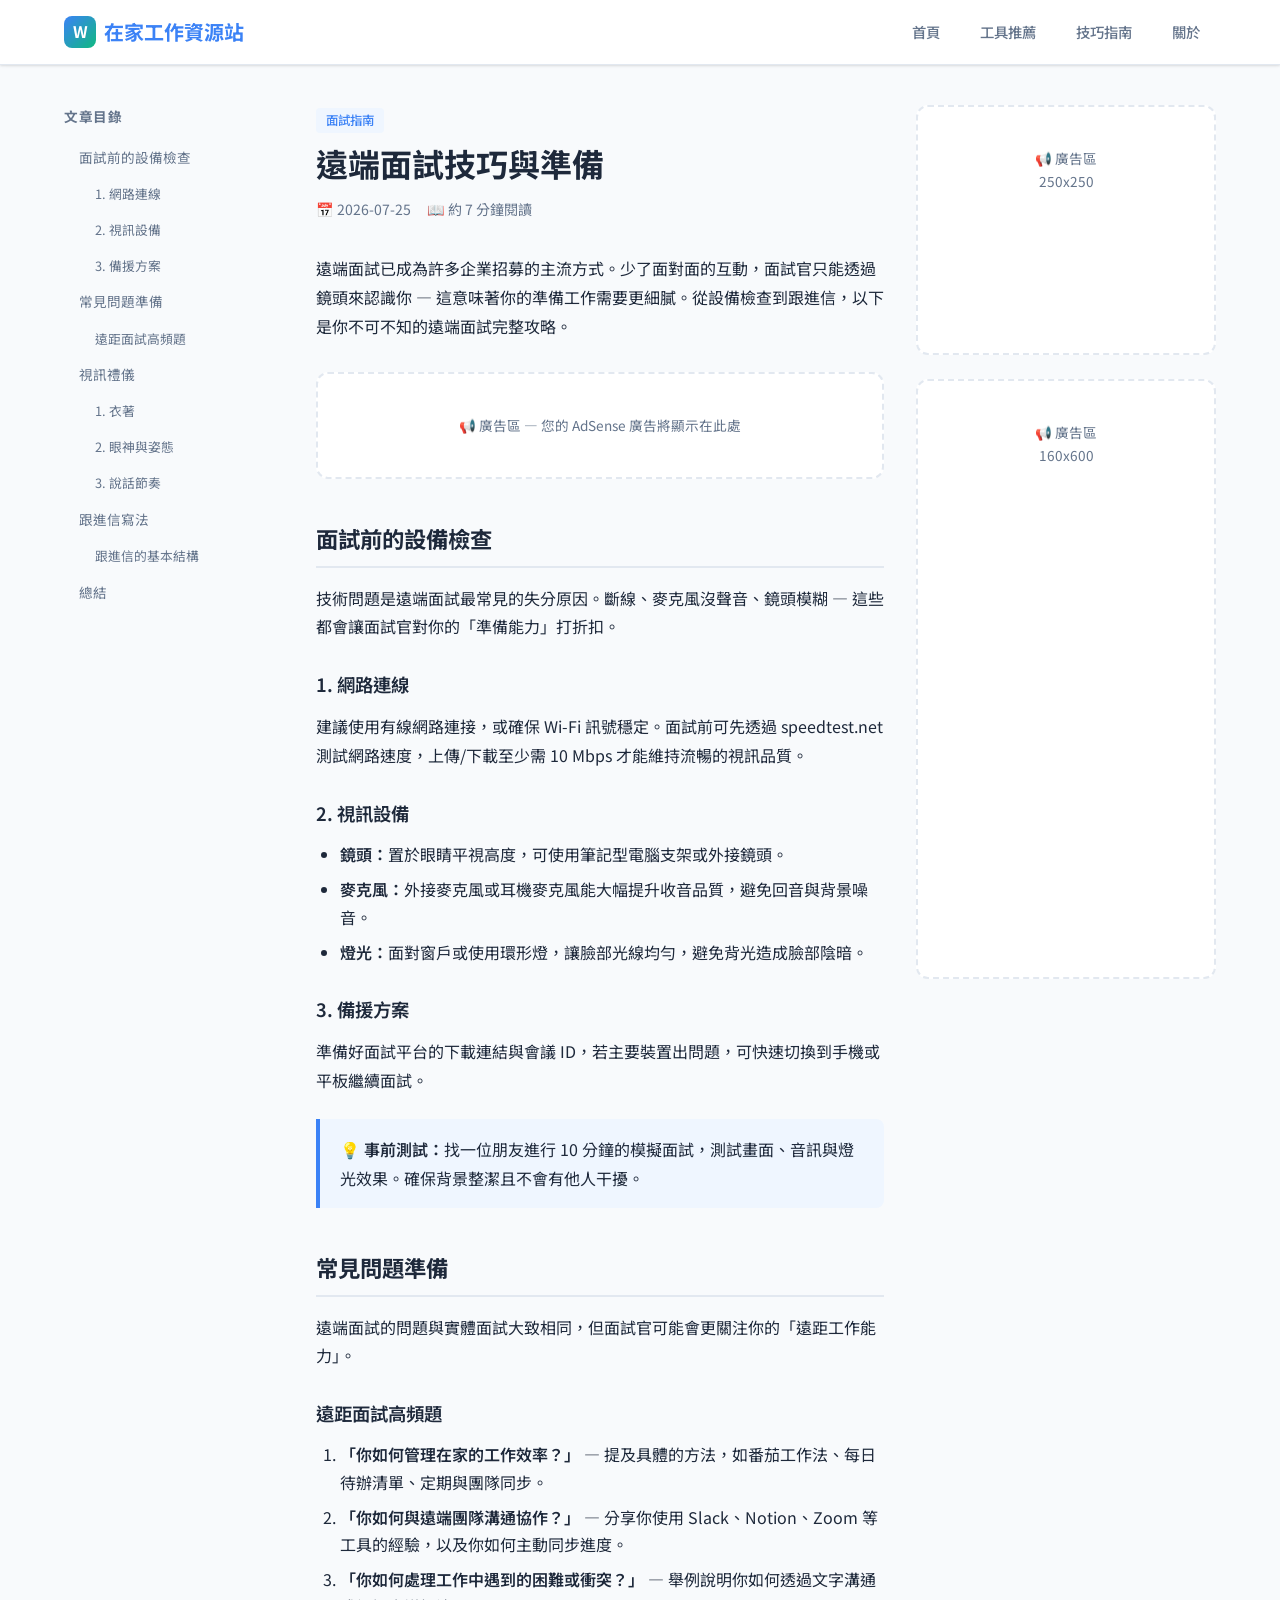
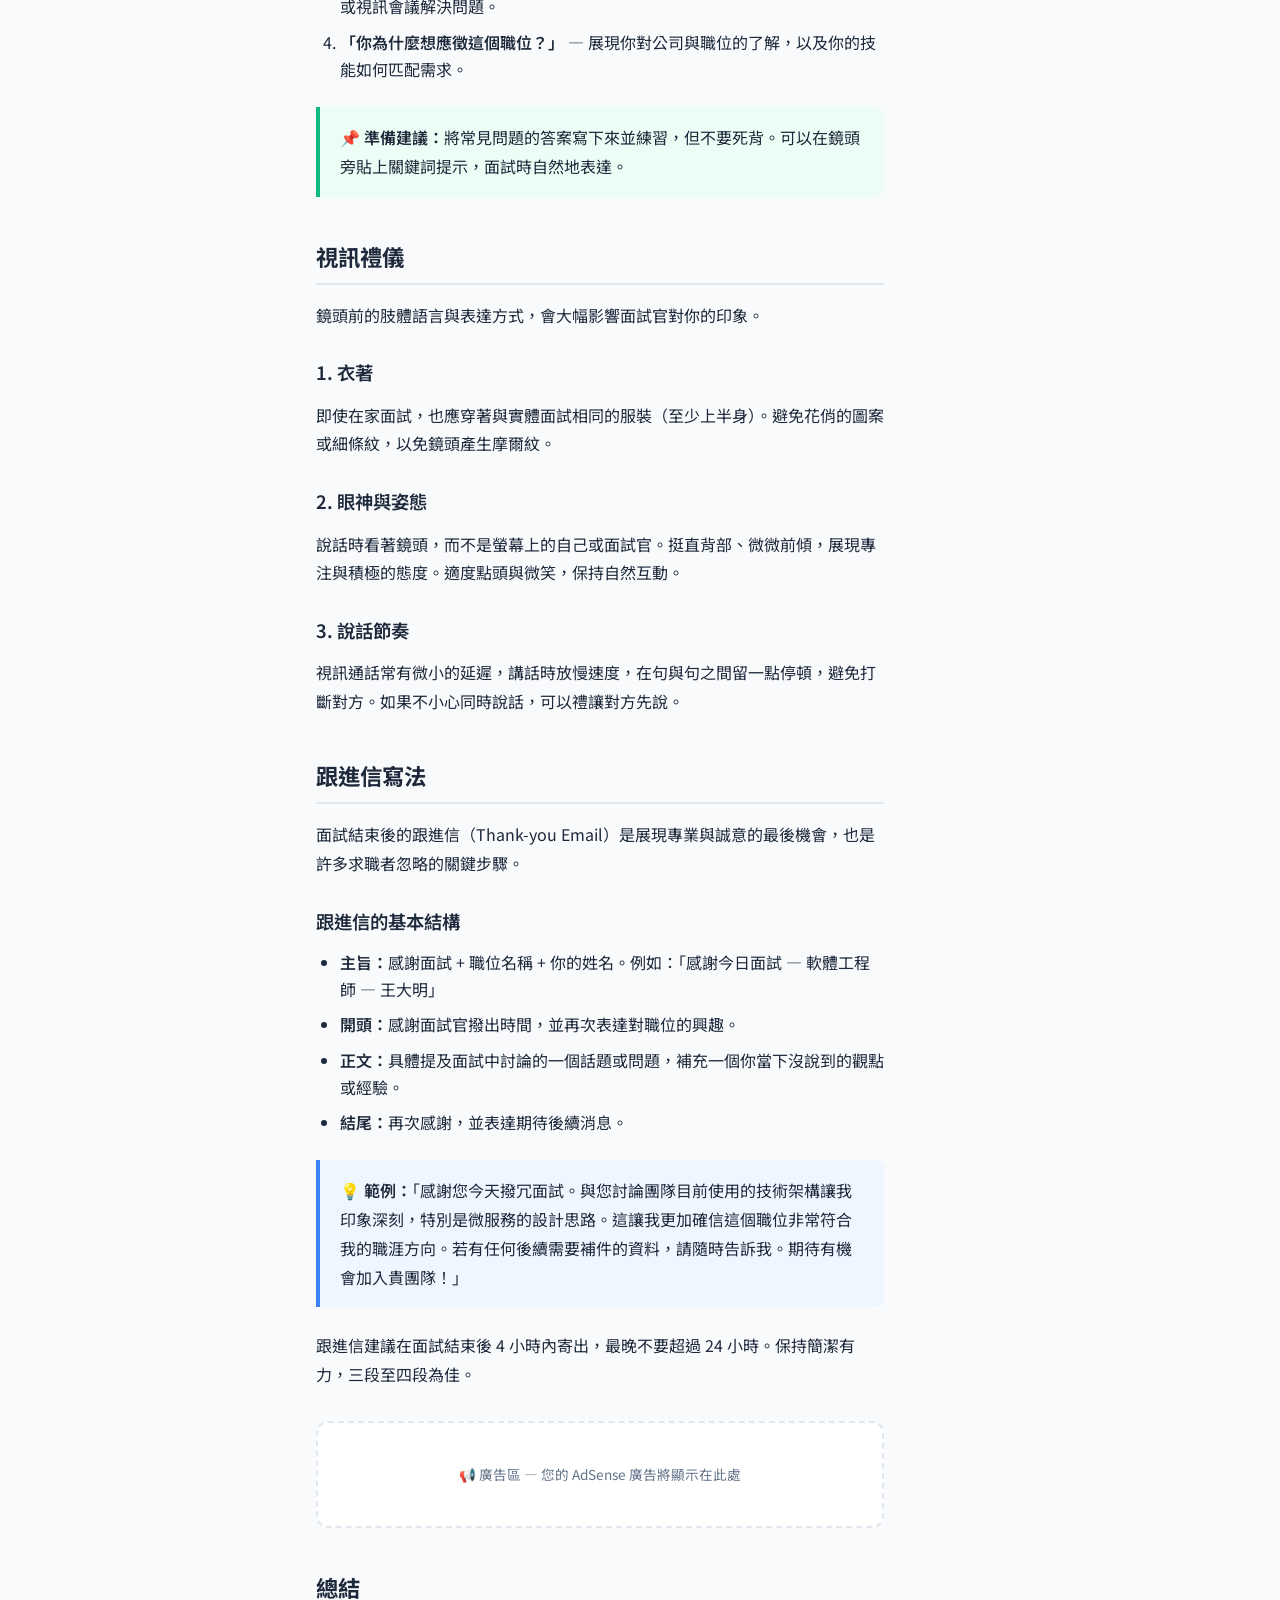
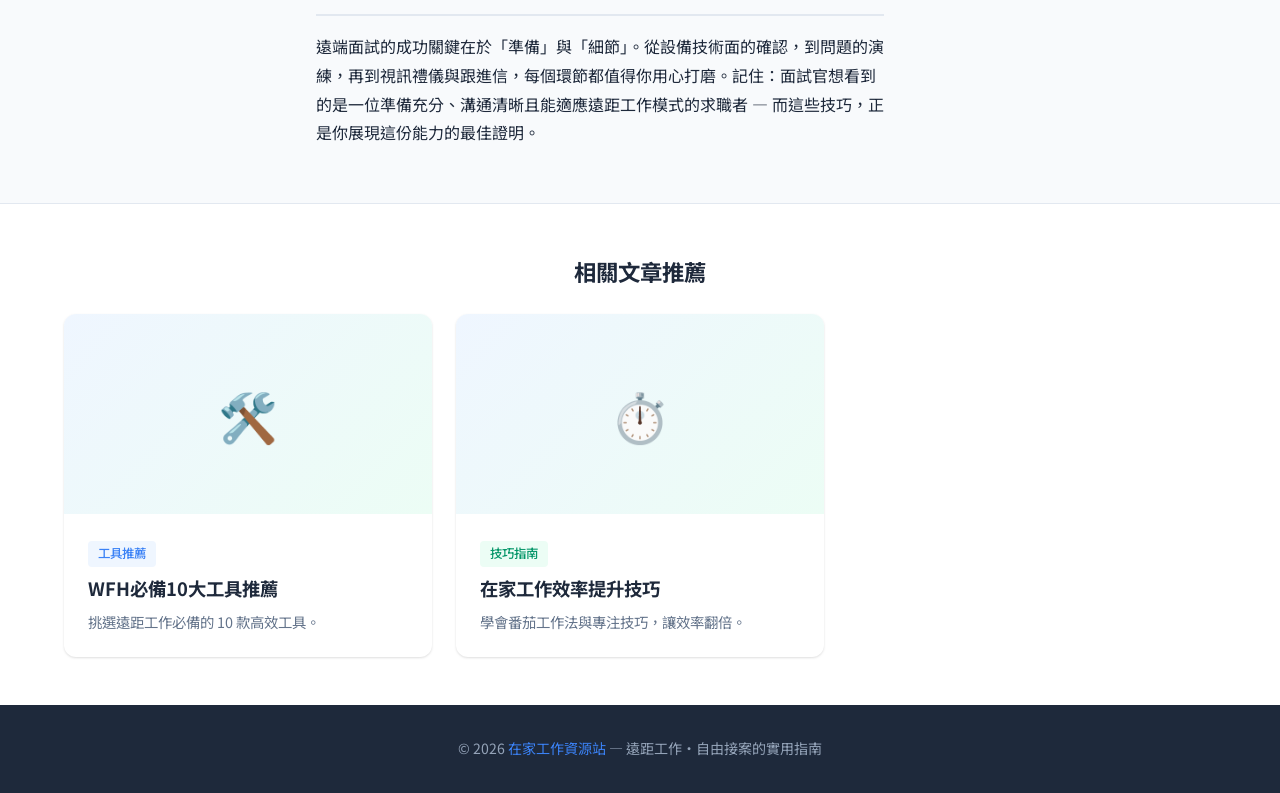
==== articles/interview-tips.html @ 8d9d1d1c "Initial commit: WFH remote work resource site" ====
<!DOCTYPE html>
<html lang="zh-Hant">
<head>
  <meta charset="UTF-8">
  <meta name="viewport" content="width=device-width, initial-scale=1.0">
  <title>遠端面試技巧與準備 - 在家工作資源站</title>
  <meta name="description" content="遠端面試完整攻略：從設備檢查、常見問題準備、視訊禮儀到跟進信寫法，幫助你在鏡頭前自信展現最佳狀態。">
  <link rel="canonical" href="https://wfh.cubedhub.com/articles/interview-tips.html">
  <link rel="stylesheet" href="../css/style.css">
</head>
<body>

  <!-- Navbar -->
  <nav class="navbar">
    <div class="container">
      <a href="../index.html" class="logo">
        <span class="logo-icon">W</span>
        在家工作資源站
      </a>
      <button class="nav-toggle" aria-label="選單">☰</button>
      <ul class="nav-links">
        <li><a href="../index.html">首頁</a></li>
        <li><a href="wfh-tools.html">工具推薦</a></li>
        <li><a href="productivity.html">技巧指南</a></li>
        <li><a href="../index.html#about">關於</a></li>
      </ul>
    </div>
  </nav>

  <div class="container">
    <div class="article-layout">

      <!-- TOC Sidebar -->
      <aside class="toc-sidebar">
        <h4>文章目錄</h4>
        <nav></nav>
      </aside>

      <!-- Main Content -->
      <main class="article-content">
        <header class="article-header">
          <span class="card-tag">面試指南</span>
          <h1>遠端面試技巧與準備</h1>
          <div class="article-meta">
            <span>📅 2026-07-25</span>
            <span>📖 約 7 分鐘閱讀</span>
          </div>
        </header>

        <div class="article-body">

          <p>遠端面試已成為許多企業招募的主流方式。少了面對面的互動，面試官只能透過鏡頭來認識你 — 這意味著你的準備工作需要更細膩。從設備檢查到跟進信，以下是你不可不知的遠端面試完整攻略。</p>

          <!-- Ad -->
          <div class="ad-placeholder">📢 廣告區 — 您的 AdSense 廣告將顯示在此處</div>

          <h2>面試前的設備檢查</h2>
          <p>技術問題是遠端面試最常見的失分原因。斷線、麥克風沒聲音、鏡頭模糊 — 這些都會讓面試官對你的「準備能力」打折扣。</p>

          <h3>1. 網路連線</h3>
          <p>建議使用有線網路連接，或確保 Wi-Fi 訊號穩定。面試前可先透過 speedtest.net 測試網路速度，上傳/下載至少需 10 Mbps 才能維持流暢的視訊品質。</p>

          <h3>2. 視訊設備</h3>
          <ul>
            <li><strong>鏡頭：</strong>置於眼睛平視高度，可使用筆記型電腦支架或外接鏡頭。</li>
            <li><strong>麥克風：</strong>外接麥克風或耳機麥克風能大幅提升收音品質，避免回音與背景噪音。</li>
            <li><strong>燈光：</strong>面對窗戶或使用環形燈，讓臉部光線均勻，避免背光造成臉部陰暗。</li>
          </ul>

          <h3>3. 備援方案</h3>
          <p>準備好面試平台的下載連結與會議 ID，若主要裝置出問題，可快速切換到手機或平板繼續面試。</p>

          <div class="tip-box">
            <p><strong>💡 事前測試：</strong>找一位朋友進行 10 分鐘的模擬面試，測試畫面、音訊與燈光效果。確保背景整潔且不會有他人干擾。</p>
          </div>

          <h2>常見問題準備</h2>
          <p>遠端面試的問題與實體面試大致相同，但面試官可能會更關注你的「遠距工作能力」。</p>

          <h3>遠距面試高頻題</h3>
          <ol>
            <li><strong>「你如何管理在家的工作效率？」</strong> — 提及具體的方法，如番茄工作法、每日待辦清單、定期與團隊同步。</li>
            <li><strong>「你如何與遠端團隊溝通協作？」</strong> — 分享你使用 Slack、Notion、Zoom 等工具的經驗，以及你如何主動同步進度。</li>
            <li><strong>「你如何處理工作中遇到的困難或衝突？」</strong> — 舉例說明你如何透過文字溝通或視訊會議解決問題。</li>
            <li><strong>「你為什麼想應徵這個職位？」</strong> — 展現你對公司與職位的了解，以及你的技能如何匹配需求。</li>
          </ol>

          <div class="tip-box green">
            <p><strong>📌 準備建議：</strong>將常見問題的答案寫下來並練習，但不要死背。可以在鏡頭旁貼上關鍵詞提示，面試時自然地表達。</p>
          </div>

          <h2>視訊禮儀</h2>
          <p>鏡頭前的肢體語言與表達方式，會大幅影響面試官對你的印象。</p>

          <h3>1. 衣著</h3>
          <p>即使在家面試，也應穿著與實體面試相同的服裝（至少上半身）。避免花俏的圖案或細條紋，以免鏡頭產生摩爾紋。</p>

          <h3>2. 眼神與姿態</h3>
          <p>說話時看著鏡頭，而不是螢幕上的自己或面試官。挺直背部、微微前傾，展現專注與積極的態度。適度點頭與微笑，保持自然互動。</p>

          <h3>3. 說話節奏</h3>
          <p>視訊通話常有微小的延遲，講話時放慢速度，在句與句之間留一點停頓，避免打斷對方。如果不小心同時說話，可以禮讓對方先說。</p>

          <h2>跟進信寫法</h2>
          <p>面試結束後的跟進信（Thank-you Email）是展現專業與誠意的最後機會，也是許多求職者忽略的關鍵步驟。</p>

          <h3>跟進信的基本結構</h3>
          <ul>
            <li><strong>主旨：</strong>感謝面試 + 職位名稱 + 你的姓名。例如：「感謝今日面試 — 軟體工程師 — 王大明」</li>
            <li><strong>開頭：</strong>感謝面試官撥出時間，並再次表達對職位的興趣。</li>
            <li><strong>正文：</strong>具體提及面試中討論的一個話題或問題，補充一個你當下沒說到的觀點或經驗。</li>
            <li><strong>結尾：</strong>再次感謝，並表達期待後續消息。</li>
          </ul>

          <div class="tip-box">
            <p><strong>💡 範例：</strong>「感謝您今天撥冗面試。與您討論團隊目前使用的技術架構讓我印象深刻，特別是微服務的設計思路。這讓我更加確信這個職位非常符合我的職涯方向。若有任何後續需要補件的資料，請隨時告訴我。期待有機會加入貴團隊！」</p>
          </div>

          <p>跟進信建議在面試結束後 4 小時內寄出，最晚不要超過 24 小時。保持簡潔有力，三段至四段為佳。</p>

          <!-- Ad -->
          <div class="ad-placeholder">📢 廣告區 — 您的 AdSense 廣告將顯示在此處</div>

          <h2>總結</h2>
          <p>遠端面試的成功關鍵在於「準備」與「細節」。從設備技術面的確認，到問題的演練，再到視訊禮儀與跟進信，每個環節都值得你用心打磨。記住：面試官想看到的是一位準備充分、溝通清晰且能適應遠距工作模式的求職者 — 而這些技巧，正是你展現這份能力的最佳證明。</p>

        </div>
      </main>

      <!-- Right Sidebar -->
      <aside class="article-sidebar">
        <div class="ad-placeholder" style="min-height:250px;">📢 廣告區<br>250x250</div>
        <div class="ad-placeholder" style="min-height:600px;">📢 廣告區<br>160x600</div>
      </aside>

    </div>
  </div>

  <!-- Related Articles -->
  <section class="related-section">
    <div class="container">
      <h2>相關文章推薦</h2>
      <div class="related-grid">
        <article class="card">
          <div class="card-img">🛠️</div>
          <div class="card-body">
            <span class="card-tag">工具推薦</span>
            <h3 class="card-title"><a href="wfh-tools.html">WFH必備10大工具推薦</a></h3>
            <p class="card-text">挑選遠距工作必備的 10 款高效工具。</p>
          </div>
        </article>
        <article class="card">
          <div class="card-img">⏱️</div>
          <div class="card-body">
            <span class="card-tag green">技巧指南</span>
            <h3 class="card-title"><a href="productivity.html">在家工作效率提升技巧</a></h3>
            <p class="card-text">學會番茄工作法與專注技巧，讓效率翻倍。</p>
          </div>
        </article>
      </div>
    </div>
  </section>

  <!-- Footer -->
  <footer class="footer">
    <div class="container">
      <p>&copy; 2026 <a href="https://wfh.cubedhub.com/">在家工作資源站</a> — 遠距工作・自由接案的實用指南</p>
    </div>
  </footer>

  <button class="back-to-top" aria-label="回到頂端">↑</button>

  <script src="../js/main.js"></script>
</body>
</html>
---- css/style.css ----
@import url('https://fonts.googleapis.com/css2?family=Noto+Sans+TC:wght@300;400;500;700;900&display=swap');

:root {
  --blue: #3b82f6;
  --blue-dark: #2563eb;
  --blue-light: #eff6ff;
  --green: #10b981;
  --green-dark: #059669;
  --green-light: #ecfdf5;
  --text: #1e293b;
  --text-light: #64748b;
  --bg: #f8fafc;
  --white: #ffffff;
  --border: #e2e8f0;
  --shadow: 0 1px 3px rgba(0,0,0,.08), 0 1px 2px rgba(0,0,0,.06);
  --shadow-md: 0 4px 6px rgba(0,0,0,.07), 0 2px 4px rgba(0,0,0,.06);
  --radius: 12px;
}

*, *::before, *::after { box-sizing: border-box; margin: 0; padding: 0; }

html { scroll-behavior: smooth; }

body {
  font-family: 'Noto Sans TC', sans-serif;
  color: var(--text);
  background: var(--bg);
  line-height: 1.7;
  -webkit-font-smoothing: antialiased;
}

a { color: var(--blue); text-decoration: none; transition: color .2s; }
a:hover { color: var(--blue-dark); }

img { max-width: 100%; height: auto; }
ul { list-style: none; }

.container { max-width: 1200px; margin: 0 auto; padding: 0 24px; }

/* Navigation */
.navbar {
  background: var(--white);
  border-bottom: 1px solid var(--border);
  position: sticky;
  top: 0;
  z-index: 100;
  box-shadow: var(--shadow);
}

.navbar .container {
  display: flex;
  align-items: center;
  justify-content: space-between;
  height: 64px;
}

.navbar .logo {
  font-size: 1.25rem;
  font-weight: 700;
  display: flex;
  align-items: center;
  gap: 8px;
}

.navbar .logo .logo-icon {
  width: 32px;
  height: 32px;
  background: linear-gradient(135deg, var(--blue), var(--green));
  border-radius: 8px;
  display: flex;
  align-items: center;
  justify-content: center;
  color: #fff;
  font-size: 1rem;
}

.nav-links { display: flex; align-items: center; gap: 8px; }

.nav-links li a {
  padding: 8px 16px;
  border-radius: 8px;
  font-size: .9rem;
  font-weight: 500;
  color: var(--text-light);
  transition: all .2s;
}

.nav-links li a:hover,
.nav-links li a.active {
  color: var(--blue);
  background: var(--blue-light);
}

/* Mobile nav toggle */
.nav-toggle {
  display: none;
  background: none;
  border: none;
  font-size: 1.5rem;
  cursor: pointer;
  color: var(--text);
  padding: 8px;
}

@media (max-width: 768px) {
  .nav-toggle { display: block; }
  .nav-links {
    display: none;
    position: absolute;
    top: 64px;
    left: 0;
    right: 0;
    background: var(--white);
    border-bottom: 1px solid var(--border);
    flex-direction: column;
    padding: 16px;
    gap: 4px;
    box-shadow: var(--shadow-md);
  }
  .nav-links.open { display: flex; }
  .nav-links li a { display: block; padding: 12px 16px; }
}

/* Hero */
.hero {
  background: linear-gradient(135deg, var(--blue-light) 0%, var(--green-light) 100%);
  padding: 80px 0;
  text-align: center;
}

.hero h1 {
  font-size: 2.75rem;
  font-weight: 700;
  margin-bottom: 16px;
  background: linear-gradient(135deg, var(--blue), var(--green));
  -webkit-background-clip: text;
  -webkit-text-fill-color: transparent;
  background-clip: text;
}

.hero p {
  font-size: 1.2rem;
  color: var(--text-light);
  max-width: 600px;
  margin: 0 auto 32px;
}

.hero-badge {
  display: inline-block;
  background: rgba(59,130,246,.1);
  color: var(--blue);
  padding: 6px 16px;
  border-radius: 20px;
  font-size: .85rem;
  font-weight: 500;
  margin-bottom: 24px;
}

/* Section */
.section { padding: 64px 0; }

.section-title {
  font-size: 1.75rem;
  font-weight: 700;
  text-align: center;
  margin-bottom: 12px;
}

.section-subtitle {
  text-align: center;
  color: var(--text-light);
  margin-bottom: 40px;
  font-size: 1.05rem;
}

/* Cards */
.card {
  background: var(--white);
  border-radius: var(--radius);
  box-shadow: var(--shadow);
  overflow: hidden;
  transition: transform .2s, box-shadow .2s;
}

.card:hover {
  transform: translateY(-4px);
  box-shadow: var(--shadow-md);
}

.card-img {
  width: 100%;
  height: 200px;
  object-fit: cover;
  background: linear-gradient(135deg, var(--blue-light), var(--green-light));
  display: flex;
  align-items: center;
  justify-content: center;
  font-size: 3rem;
  color: var(--blue);
}

.card-body { padding: 24px; }

.card-tag {
  display: inline-block;
  padding: 2px 10px;
  border-radius: 4px;
  font-size: .78rem;
  font-weight: 500;
  margin-bottom: 8px;
  background: var(--blue-light);
  color: var(--blue);
}

.card-tag.green { background: var(--green-light); color: var(--green-dark); }

.card-title {
  font-size: 1.15rem;
  font-weight: 700;
  margin-bottom: 8px;
  line-height: 1.5;
}

.card-title a { color: var(--text); }
.card-title a:hover { color: var(--blue); }

.card-text {
  font-size: .9rem;
  color: var(--text-light);
  line-height: 1.6;
}

.card-meta {
  font-size: .82rem;
  color: var(--text-light);
  margin-top: 12px;
  display: flex;
  align-items: center;
  gap: 16px;
}

/* Card grid */
.card-grid {
  display: grid;
  grid-template-columns: repeat(3, 1fr);
  gap: 24px;
}

@media (max-width: 900px) {
  .card-grid { grid-template-columns: repeat(2, 1fr); }
}

@media (max-width: 600px) {
  .card-grid { grid-template-columns: 1fr; }
  .hero h1 { font-size: 2rem; }
  .hero { padding: 48px 0; }
}

/* Tools grid */
.tools-grid {
  display: grid;
  grid-template-columns: repeat(4, 1fr);
  gap: 24px;
}

@media (max-width: 900px) {
  .tools-grid { grid-template-columns: repeat(2, 1fr); }
}

@media (max-width: 600px) {
  .tools-grid { grid-template-columns: 1fr; }
}

.tool-card {
  background: var(--white);
  border-radius: var(--radius);
  box-shadow: var(--shadow);
  padding: 24px;
  text-align: center;
  transition: transform .2s, box-shadow .2s;
}

.tool-card:hover {
  transform: translateY(-4px);
  box-shadow: var(--shadow-md);
}

.tool-icon {
  width: 56px;
  height: 56px;
  border-radius: 14px;
  display: flex;
  align-items: center;
  justify-content: center;
  font-size: 1.5rem;
  margin: 0 auto 16px;
}

.tool-card h4 { font-size: 1rem; margin-bottom: 6px; }
.tool-card p { font-size: .82rem; color: var(--text-light); }

/* Article Layout */
.article-layout {
  display: grid;
  grid-template-columns: 220px 1fr 300px;
  gap: 32px;
  padding: 40px 0;
}

@media (max-width: 1100px) {
  .article-layout { grid-template-columns: 1fr; }
}

/* TOC Sidebar */
.toc-sidebar {
  position: sticky;
  top: 88px;
  max-height: calc(100vh - 112px);
  overflow-y: auto;
}

.toc-sidebar h4 {
  font-size: .85rem;
  text-transform: uppercase;
  letter-spacing: .05em;
  color: var(--text-light);
  margin-bottom: 12px;
}

.toc-sidebar nav a {
  display: block;
  padding: 6px 12px;
  border-radius: 6px;
  font-size: .85rem;
  color: var(--text-light);
  border-left: 3px solid transparent;
  margin-bottom: 2px;
  transition: all .2s;
}

.toc-sidebar nav a:hover,
.toc-sidebar nav a.active {
  color: var(--blue);
  border-left-color: var(--blue);
  background: var(--blue-light);
}

.toc-sidebar nav a.h2 { padding-left: 12px; }
.toc-sidebar nav a.h3 { padding-left: 28px; font-size: .8rem; }

@media (max-width: 1100px) {
  .toc-sidebar {
    display: none;
  }
}

/* Article content */
.article-content {
  min-width: 0;
}

.article-header {
  margin-bottom: 32px;
}

.article-header h1 {
  font-size: 2rem;
  font-weight: 700;
  line-height: 1.4;
  margin-bottom: 12px;
}

.article-meta {
  display: flex;
  align-items: center;
  gap: 16px;
  color: var(--text-light);
  font-size: .88rem;
  flex-wrap: wrap;
}

.article-body h2 {
  font-size: 1.4rem;
  font-weight: 700;
  margin: 40px 0 16px;
  padding-bottom: 8px;
  border-bottom: 2px solid var(--border);
}

.article-body h3 {
  font-size: 1.15rem;
  font-weight: 600;
  margin: 28px 0 12px;
}

.article-body p {
  margin-bottom: 16px;
  color: var(--text);
  line-height: 1.8;
}

.article-body ul,
.article-body ol {
  margin: 0 0 20px 24px;
}

.article-body li {
  margin-bottom: 8px;
  line-height: 1.7;
}

.article-body ul li { list-style: disc; }
.article-body ol li { list-style: decimal; }

.article-body strong {
  font-weight: 600;
}

.article-body .tip-box {
  background: var(--blue-light);
  border-left: 4px solid var(--blue);
  padding: 16px 20px;
  border-radius: 0 8px 8px 0;
  margin: 24px 0;
}

.article-body .tip-box.green {
  background: var(--green-light);
  border-left-color: var(--green);
}

.article-body .tip-box p { margin-bottom: 0; }

/* Ad placeholder */
.ad-placeholder {
  background: var(--white);
  border: 2px dashed var(--border);
  border-radius: var(--radius);
  padding: 40px;
  text-align: center;
  color: var(--text-light);
  font-size: .85rem;
  margin: 32px 0;
}

/* Right sidebar / Article sidebar */
.article-sidebar {
  position: sticky;
  top: 88px;
}

.article-sidebar .ad-placeholder {
  margin: 0 0 24px;
}

@media (max-width: 1100px) {
  .article-sidebar { display: none; }
}

/* Related articles */
.related-section {
  background: var(--white);
  border-top: 1px solid var(--border);
  padding: 48px 0;
}

.related-section h2 {
  font-size: 1.4rem;
  font-weight: 700;
  margin-bottom: 24px;
  text-align: center;
}

.related-grid {
  display: grid;
  grid-template-columns: repeat(3, 1fr);
  gap: 24px;
}

@media (max-width: 768px) {
  .related-grid { grid-template-columns: 1fr; }
}

/* Footer */
.footer {
  background: var(--text);
  color: #94a3b8;
  padding: 32px 0;
  text-align: center;
  font-size: .88rem;
}

.footer a { color: var(--blue); }
.footer a:hover { color: var(--blue-light); }

/* Back to top */
.back-to-top {
  position: fixed;
  bottom: 24px;
  right: 24px;
  width: 44px;
  height: 44px;
  background: var(--blue);
  color: #fff;
  border: none;
  border-radius: 50%;
  cursor: pointer;
  display: flex;
  align-items: center;
  justify-content: center;
  font-size: 1.2rem;
  box-shadow: var(--shadow-md);
  opacity: 0;
  visibility: hidden;
  transition: all .3s;
  z-index: 99;
}

.back-to-top.show {
  opacity: 1;
  visibility: visible;
}

.back-to-top:hover {
  background: var(--blue-dark);
  transform: translateY(-2px);
}
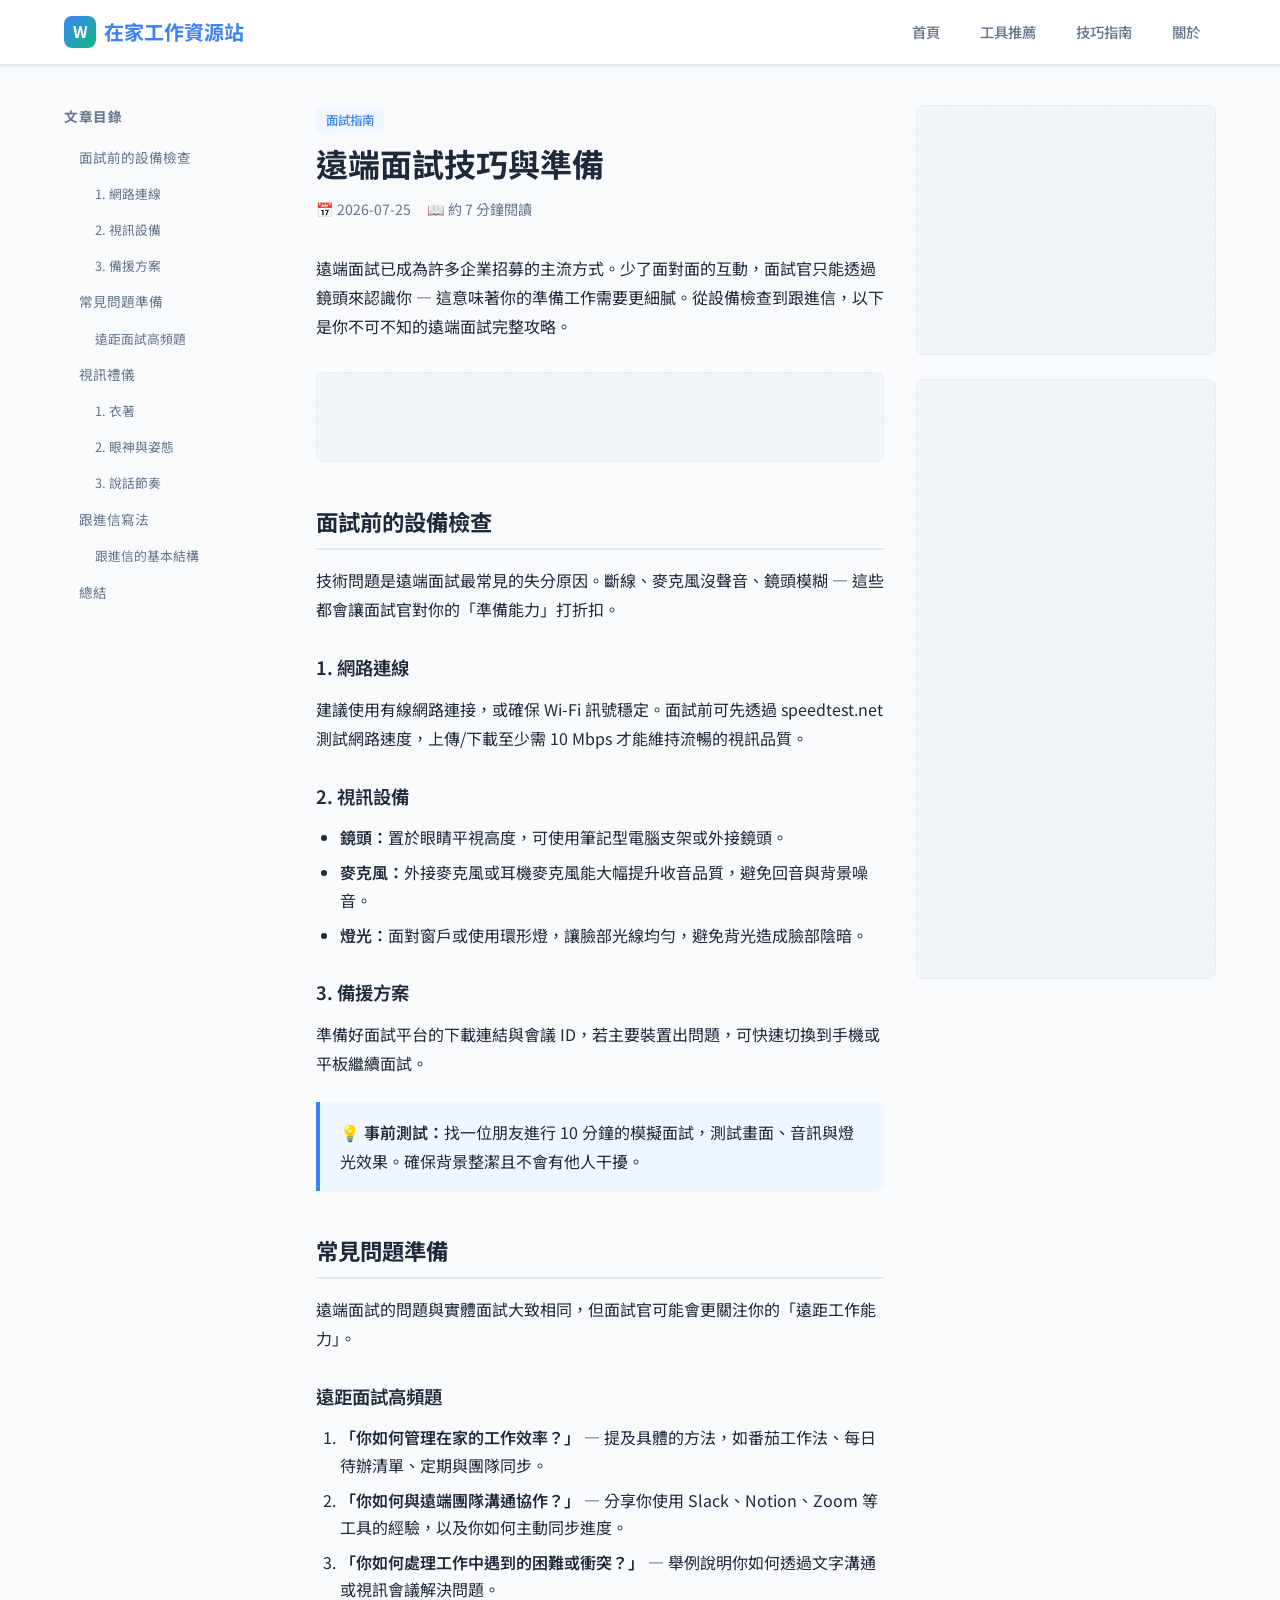
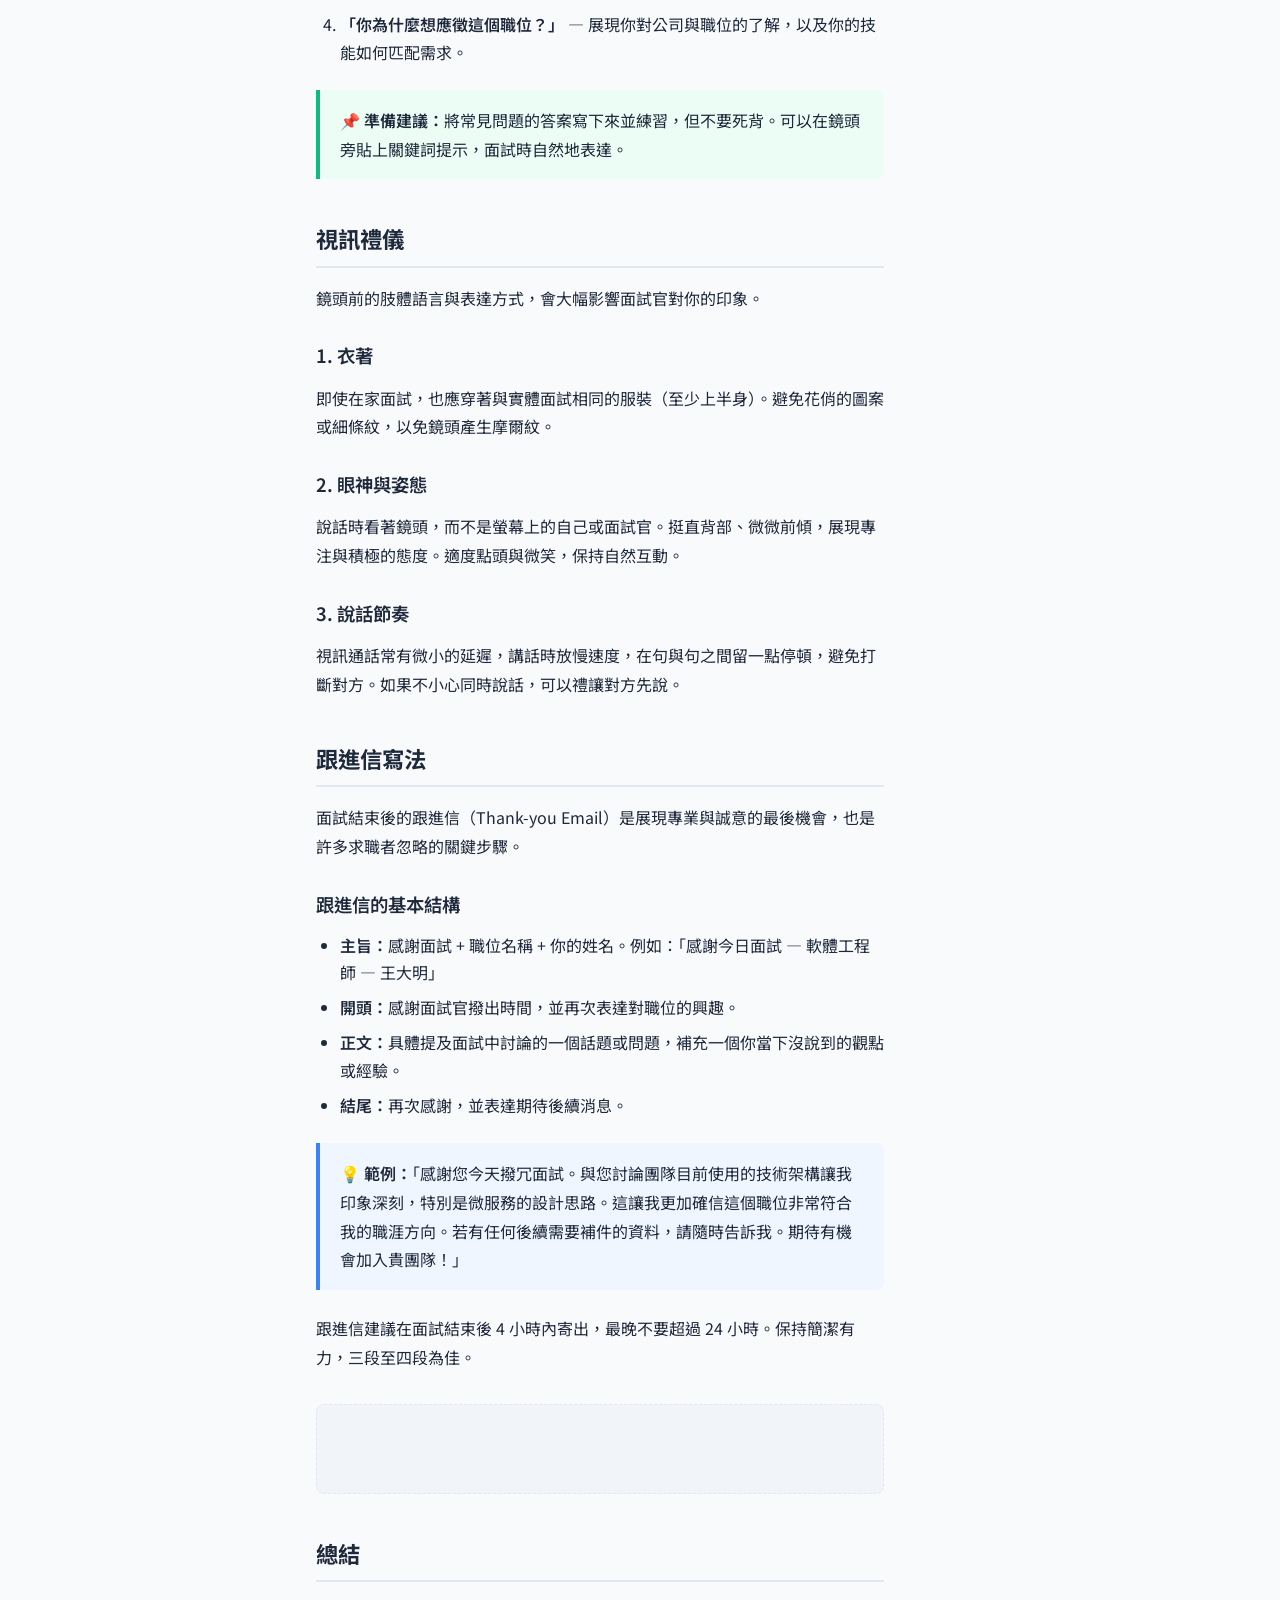
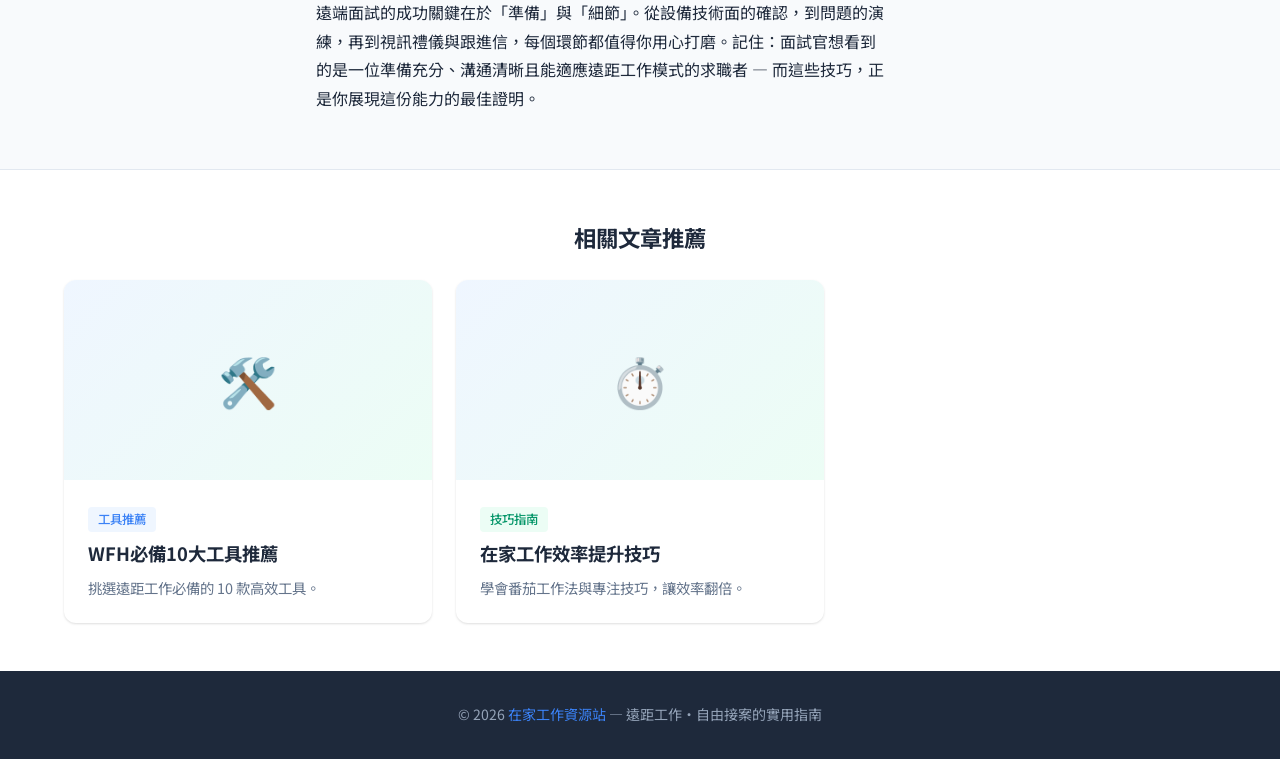
==== commit 909cb4aa: "Clear ad placeholder text" ====
--- a/articles/interview-tips.html
+++ b/articles/interview-tips.html
@@ -52,7 +52,7 @@
           <p>遠端面試已成為許多企業招募的主流方式。少了面對面的互動，面試官只能透過鏡頭來認識你 — 這意味著你的準備工作需要更細膩。從設備檢查到跟進信，以下是你不可不知的遠端面試完整攻略。</p>
 
           <!-- Ad -->
-          <div class="ad-placeholder">📢 廣告區 — 您的 AdSense 廣告將顯示在此處</div>
+          <div class="ad-placeholder" style="min-height:90px;background:#f1f5f9;border:1px dashed #e2e8f0;border-radius:8px;"></div>
 
           <h2>面試前的設備檢查</h2>
           <p>技術問題是遠端面試最常見的失分原因。斷線、麥克風沒聲音、鏡頭模糊 — 這些都會讓面試官對你的「準備能力」打折扣。</p>
@@ -119,7 +119,7 @@
           <p>跟進信建議在面試結束後 4 小時內寄出，最晚不要超過 24 小時。保持簡潔有力，三段至四段為佳。</p>
 
           <!-- Ad -->
-          <div class="ad-placeholder">📢 廣告區 — 您的 AdSense 廣告將顯示在此處</div>
+          <div class="ad-placeholder" style="min-height:90px;background:#f1f5f9;border:1px dashed #e2e8f0;border-radius:8px;"></div>
 
           <h2>總結</h2>
           <p>遠端面試的成功關鍵在於「準備」與「細節」。從設備技術面的確認，到問題的演練，再到視訊禮儀與跟進信，每個環節都值得你用心打磨。記住：面試官想看到的是一位準備充分、溝通清晰且能適應遠距工作模式的求職者 — 而這些技巧，正是你展現這份能力的最佳證明。</p>
@@ -129,8 +129,8 @@
 
       <!-- Right Sidebar -->
       <aside class="article-sidebar">
-        <div class="ad-placeholder" style="min-height:250px;">📢 廣告區<br>250x250</div>
-        <div class="ad-placeholder" style="min-height:600px;">📢 廣告區<br>160x600</div>
+        <div class="ad-placeholder" style="min-height:250px;background:#f1f5f9;border:1px dashed #e2e8f0;border-radius:8px;"></div>
+        <div class="ad-placeholder" style="min-height:600px;background:#f1f5f9;border:1px dashed #e2e8f0;border-radius:8px;"></div>
       </aside>
 
     </div>
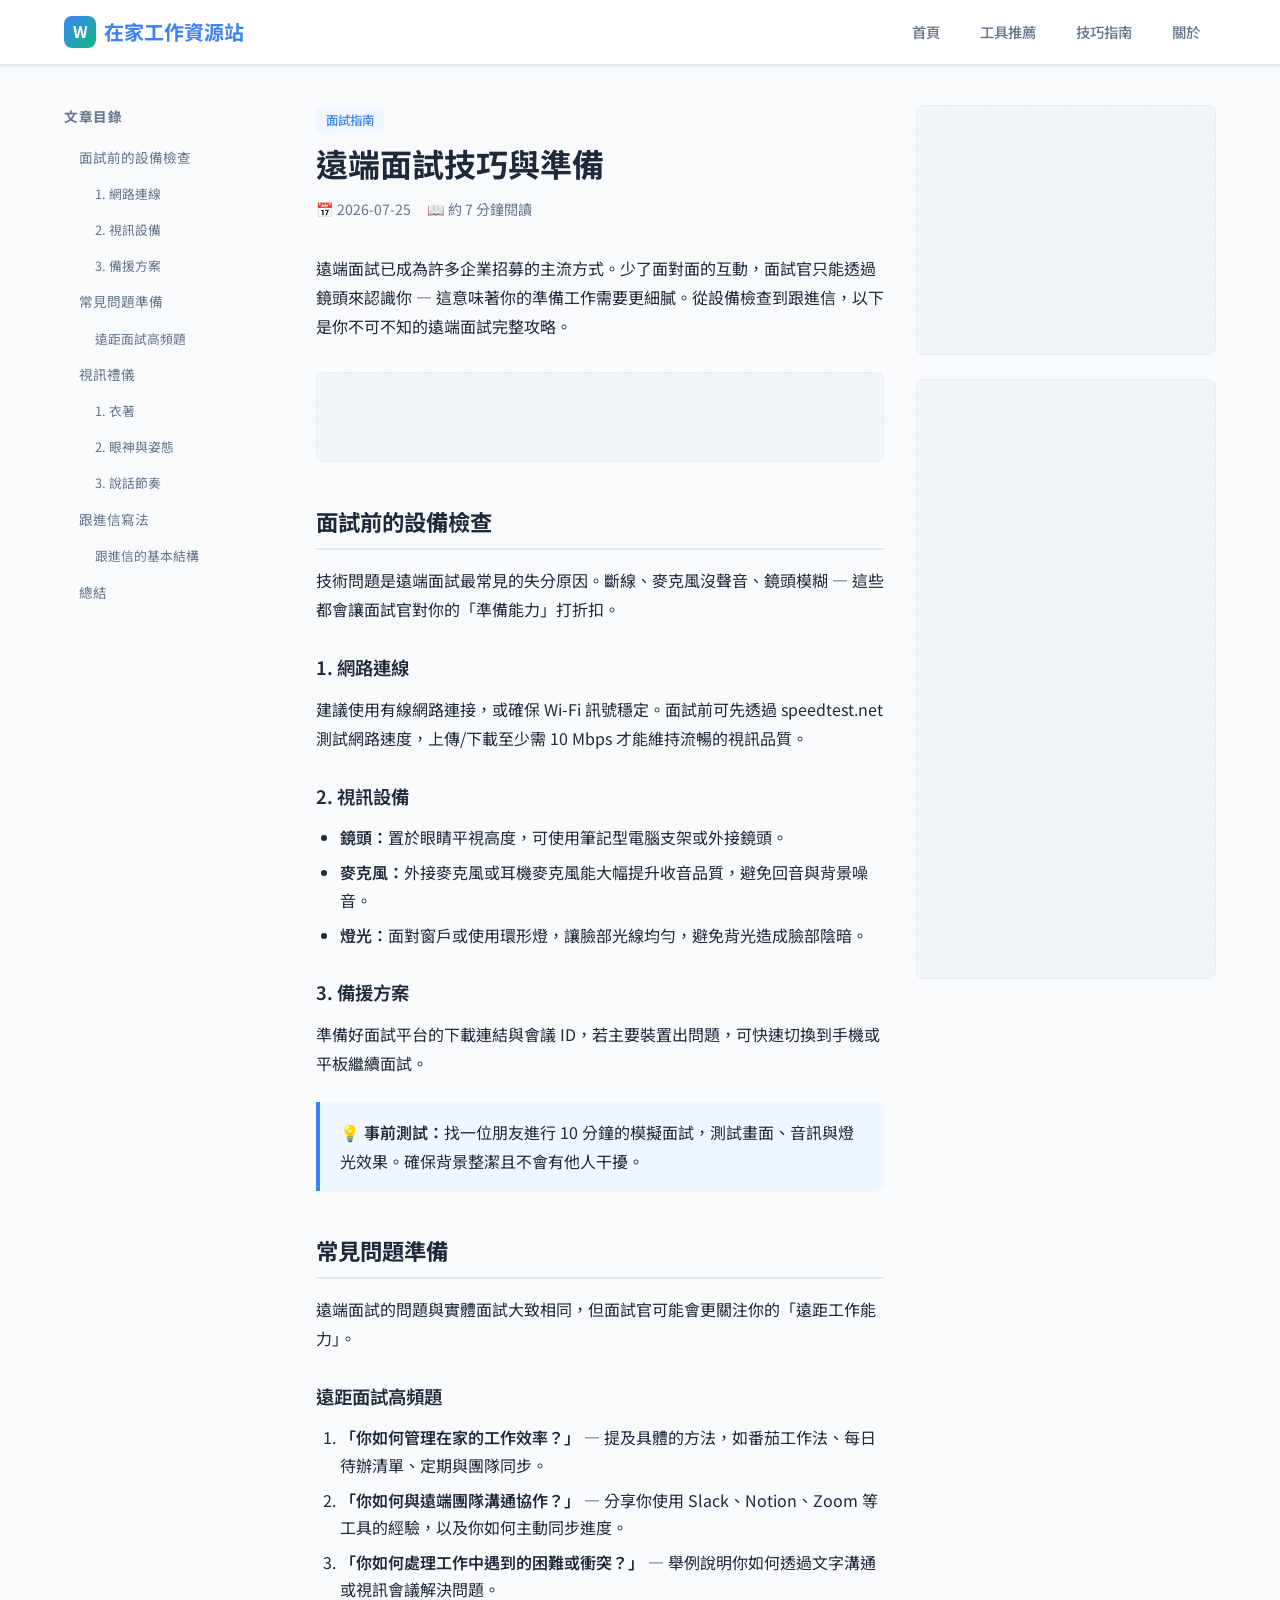
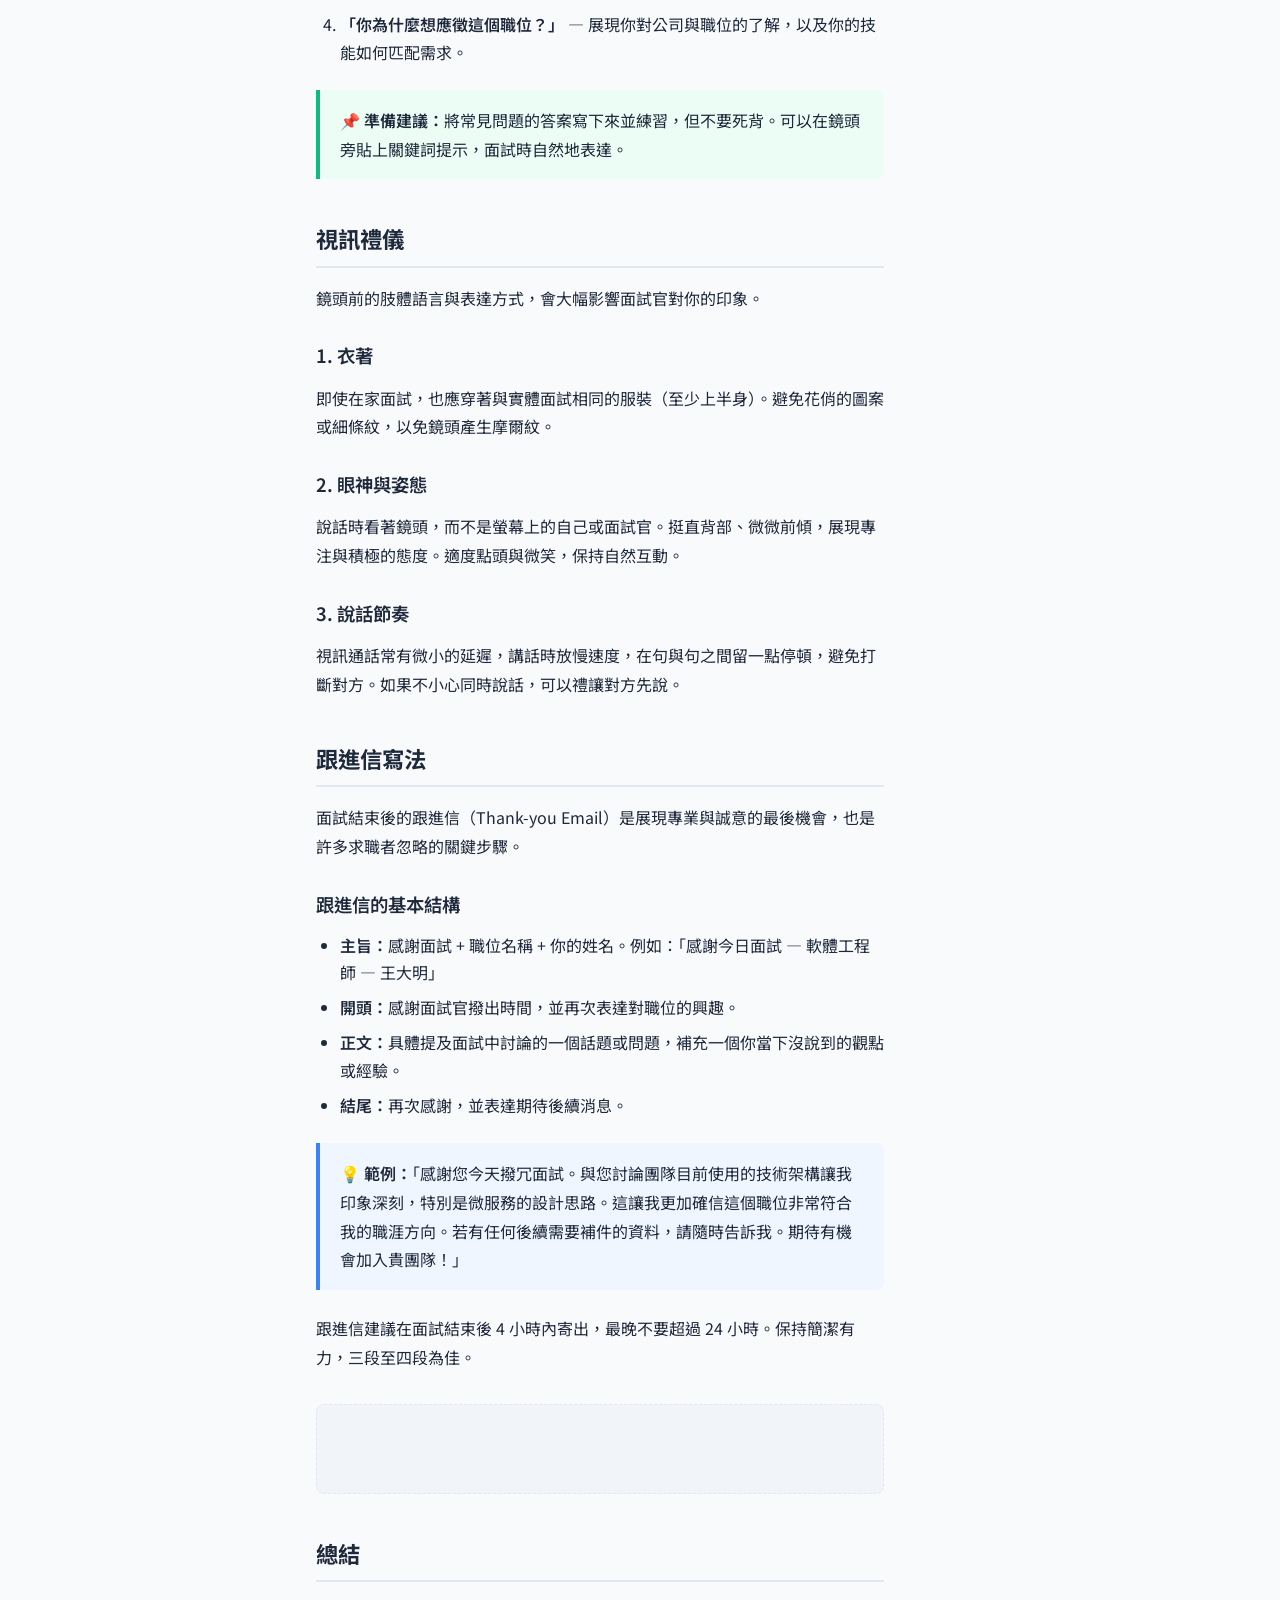
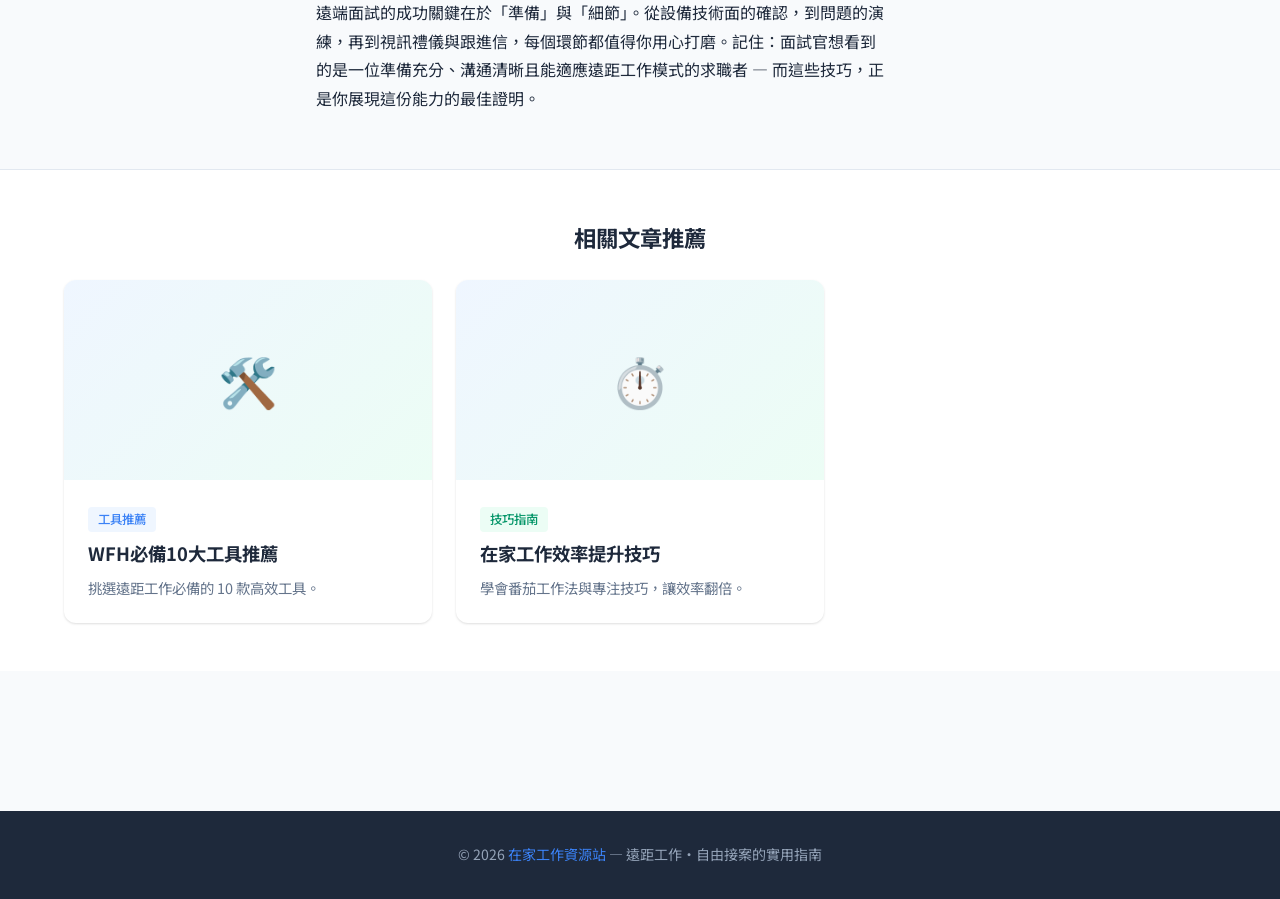
==== commit bb86f65d: "feat(ads): add AdSense meta + script + ad slots to wfh pages (P0)" ====
--- a/articles/interview-tips.html
+++ b/articles/interview-tips.html
@@ -3,10 +3,12 @@
 <head>
   <meta charset="UTF-8">
   <meta name="viewport" content="width=device-width, initial-scale=1.0">
+  <meta name="google-adsense-account" content="ca-pub-4900630860092971">
   <title>遠端面試技巧與準備 - 在家工作資源站</title>
   <meta name="description" content="遠端面試完整攻略：從設備檢查、常見問題準備、視訊禮儀到跟進信寫法，幫助你在鏡頭前自信展現最佳狀態。">
   <link rel="canonical" href="https://wfh.cubedhub.com/articles/interview-tips.html">
   <link rel="stylesheet" href="../css/style.css">
+    <script async src="https://pagead2.googlesyndication.com/pagead/js/adsbygoogle.js?client=ca-pub-4900630860092971" crossorigin="anonymous"></script>
 </head>
 <body>
 
@@ -160,6 +162,11 @@
       </div>
     </div>
   </section>
+  <div class="ad-slot" style="min-height:100px;text-align:center;margin:20px 0;">
+    <ins class="adsbygoogle" style="display:block;min-height:100px;" data-ad-client="ca-pub-4900630860092971" data-ad-slot="6428216085" data-ad-format="auto" data-full-width-responsive="true"></ins>
+    <script>(adsbygoogle = window.adsbygoogle || []).push({});</script>
+  </div>
+
 
   <!-- Footer -->
   <footer class="footer">
